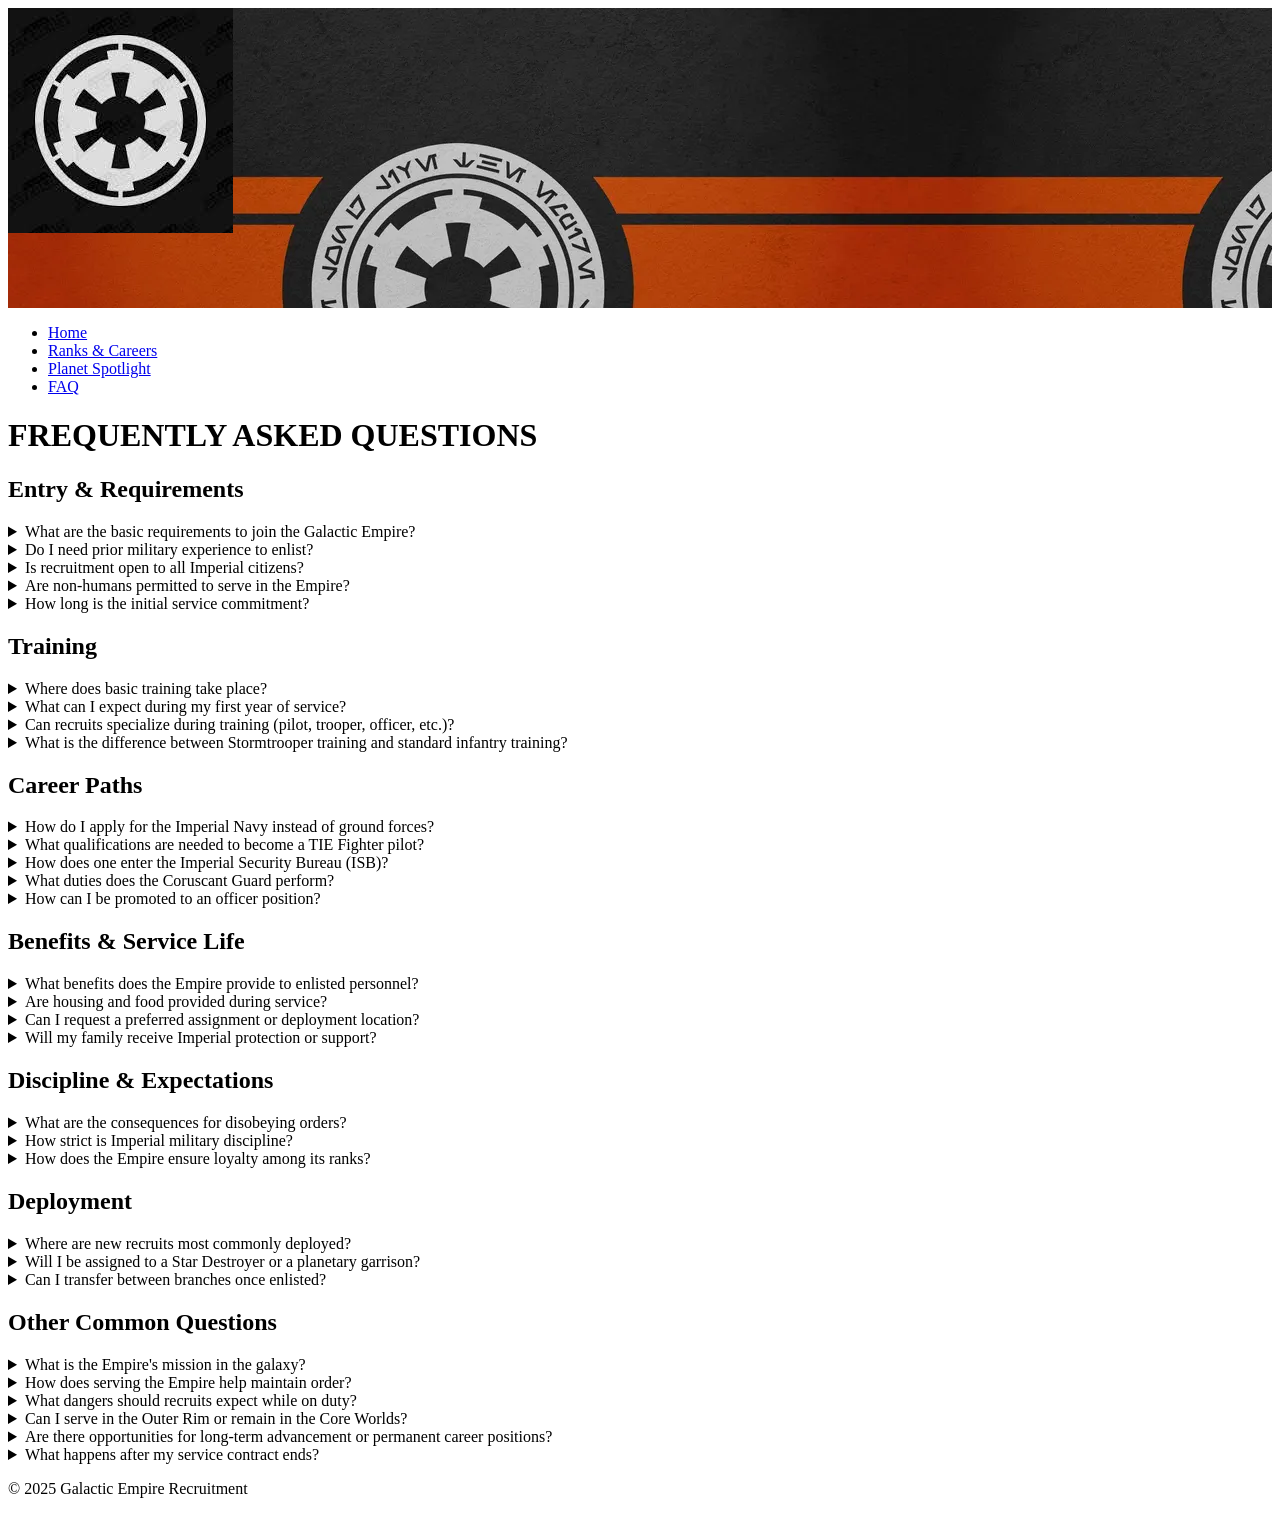
==== faq.html @ b575c951 "added all content for faq" ====
<!DOCTYPE html>
<html lang="en">
  <head>
    <meta charset="UTF-8" />
    <meta name="viewport" content="width=device-width, initial-scale=1.0" />
    <title>Galactic Empire Recruitment</title>
    <link rel="stylesheet" href="styles/styles.css" />
  </head>
  <body>
    <header>
      <div class="header-banner">
        <img class="logo" src="images/logo.jpg" alt="logo" />
      </div>
      <nav>
        <ul>
          <li><a href="index.html">Home</a></li>
          <li><a href="ranks.html">Ranks & Careers</a></li>
          <li><a href="planets.html">Planet Spotlight</a></li>
          <li><a href="faq.html">FAQ</a></li>
        </ul>
      </nav>
    </header>
    <main>
      <div id="hero">
        <h1>FREQUENTLY ASKED QUESTIONS</h1>
      </div>

      <h2>Entry & Requirements</h2>
      <details>
        <summary>
          What are the basic requirements to join the Galactic Empire?
        </summary>
        <p>
          Recruits must be Imperial citizens in good standing, physically fit,
          loyal to the Emperor, and between the ages of 17 and 40. A willingness
          to serve and uphold Imperial order is essential.
        </p>
      </details>
      <details>
        <summary>
          Do I need prior military experience to enlist?
        </summary>
        <p>
          No. The Empire provides all necessary training. Prior military or security experience is valuable but not required.
        </p>
      </details>
      <details>
        <summary>
          Is recruitment open to all Imperial citizens?
        </summary>
        <p>
          Yes. Any loyal citizen may apply, pending background and security checks conducted by Imperial authorities.
        </p>
      </details>
      <details>
        <summary>
          Are non-humans permitted to serve in the Empire?
        </summary>
        <p>
          Service opportunities for non-humans are limited and evaluated on a case-by-case basis. Exceptional skill, loyalty, and physical capability may grant approval.
        </p>
      </details>
      <details>
        <summary>
          How long is the initial service commitment?
        </summary>
        <p>
          The standard enlistment term is four standard years, though certain specialized divisions may require extended contracts.
        </p>
      </details>

      <h2>Training</h2>
      <details>
        <summary>
          Where does basic training take place?
        </summary>
        <p>
          Basic Training takes place on the Empire's capital world of Coruscant in our state-of-the-art training facilities.
        </p>
      </details>
      <details>
        <summary>
          What can I expect during my first year of service?
        </summary>
        <p>
          During your first year, you will undergo physical conditioning, weapons training, discipline instruction, and Imperial doctrine study. You will then be assigned to a regiment fitting your demonstrated strengths.
        </p>
      </details>
      <details>
        <summary>
          Can recruits specialize during training (pilot, trooper, officer, etc.)?
        </summary>
        <p>
          Yes. Based on performance, aptitude testing, and Imperial needs, recruits may enter specialized tracks such as the Navy, Stormtrooper Corps, ISB, or officer programs.
        </p>
      </details>
      <details>
        <summary>
          What is the difference between Stormtrooper training and standard infantry training?
        </summary>
        <p>
          Stormtrooper training is more physically demanding, mentally rigorous, and doctrinally strict. Stormtroopers serve as elite shock troops, while standard infantry perform general military duties across Imperial worlds.
        </p>
      </details>

      <h2>Career Paths</h2>
      <details>
        <summary>
          How do I apply for the Imperial Navy instead of ground forces?
        </summary>
        <p>
          During recruitment, select the Navy as your preferred branch. Applicants undergo additional screening and flight-aptitude evaluation before acceptance.
        </p>
      </details>
      <details>
        <summary>
          What qualifications are needed to become a TIE Fighter pilot?
        </summary>
        <p>
          Candidates must show exceptional reflexes, spatial awareness, loyalty, and composure under pressure. High marks in simulator trials and basic flight assessments are required.
        </p>
      </details>
      <details>
        <summary>
          How does one enter the Imperial Security Bureau (ISB)?
        </summary>
        <p>
          The ISB recruits only top-performing soldiers with exceptional loyalty and intelligence-gathering capability. Candidates must pass extensive psychological evaluations and background reviews.
        </p>
      </details>
      <details>
        <summary>
          What duties does the Coruscant Guard perform?
        </summary>
        <p>
          The Coruscant Guard maintains order on the Imperial capital, protects government facilities, enforces high-security protocols, and supports Senate and Imperial operations.
        </p>
      </details>
      <details>
        <summary>
          How can I be promoted to an officer position?
        </summary>
        <p>
          Promotion is based on merit, discipline, loyalty, and performance in the field. Outstanding recruits may attend an Imperial Officer Academy to receive formal commission training.
        </p>
      </details>

      <h2>Benefits & Service Life</h2>
      <details>
        <summary>
          What benefits does the Empire provide to enlisted personnel?
        </summary>
        <p>
          Recruits receive housing, meals, medical care, education opportunities, travel across Imperial space, and steady pay with performance bonuses.
        </p>
      </details>
      <details>
        <summary>
          Are housing and food provided during service?
        </summary>
        <p>
          Yes. All personnel receive full accommodation and rations appropriate to their assigned branch and deployment.
        </p>
      </details>
      <details>
        <summary>
          Can I request a preferred assignment or deployment location?
        </summary>
        <p>
          You may indicate preferences, but final assignment is based on Imperial needs. The Empire places troops where they are most strategically required.
        </p>
      </details>
      <details>
        <summary>
          Will my family receive Imperial protection or support?
        </summary>
        <p>
          Yes. Dependents of active servicemembers receive protection, relocation assistance, and supplemental rations as needed.
        </p>
      </details>

      <h2>Discipline & Expectations</h2>
      <details>
        <summary>
          What are the consequences for disobeying orders?
        </summary>
        <p>
          Consequences range from disciplinary reprimands to reassignment, confinement, or court-martial, depending on severity.
        </p>
      </details>
      <details>
        <summary>
          How strict is Imperial military discipline?
        </summary>
        <p>
          Extremely strict. All personnel are expected to maintain exemplary conduct, follow orders without hesitation, and uphold Imperial values.
        </p>
      </details>
      <details>
        <summary>
          How does the Empire ensure loyalty among its ranks?
        </summary>
        <p>
          Through thorough background checks, doctrinal training, performance oversight, and the presence of ISB officers embedded within most units.
        </p>
      </details>

      <h2>Deployment</h2>
      <details>
        <summary>
          Where are new recruits most commonly deployed?
        </summary>
        <p>
          Recruits are deployed with their assigned regiment where the Empire needs them. This is primarily on Inner Rim and Mid Rim planets like Denon.
        </p>
      </details>
      <details>
        <summary>
          Will I be assigned to a Star Destroyer or a planetary garrison?
        </summary>
        <p>
          Assignment depends on branch. Imperial Navy recruits serve aboard Star Destroyers. Infantry, Stormtrooper Corps, and Coruscant Guard serve primarily in planetary garrisons. ISB and Imperial Military Police serve in both environments.
        </p>
      </details>
      <details>
        <summary>
          Can I transfer between branches once enlisted?
        </summary>
        <p>
          No. Transfers require completion of your contract. Afterward, you may enlist in another branch, though rank transfer is not guaranteed. Grand Moff approval may grant exceptions.
        </p>
      </details>

      <h2>Other Common Questions</h2>
      <details>
        <summary>
          What is the Empire's mission in the galaxy?
        </summary>
        <p>
          To secure and protect Imperial territories from hostile threats, ensuring peace and prosperity across the Empire.
        </p>
      </details>
      <details>
        <summary>
          How does serving the Empire help maintain order?
        </summary>
        <p>
          Through your service, you help enforce stability, suppress insurgency, protect lawful citizens, and uphold the Emperor's vision of a unified and orderly galaxy.
        </p>
      </details>
      <details>
        <summary>
          What dangers should recruits expect while on duty?
        </summary>
        <p>
          Recruits may encounter hostile insurgents, criminal syndicates, hazardous planetary environments, and combat engagements with Rebel extremists.
        </p>
      </details>
      <details>
        <summary>
          Can I serve in the Outer Rim or remain in the Core Worlds?
        </summary>
        <p>
          Yes. Assignments vary. The Empire maintains posts across the Core, Colonies, Inner Rim, Mid Rim, and Outer Rim regions. Placement depends on branch and operational needs.
        </p>
      </details>
      <details>
        <summary>
          Are there opportunities for long-term advancement or permanent career positions?
        </summary>
        <p>
          Yes. Many soldiers make careers within the Empire, rising to senior NCO, officer, or command positions. Exceptional service opens doors to specialized divisions.
        </p>
      </details>
      <details>
        <summary>
          What happens after my service contract ends?
        </summary>
        <p>
          You may reenlist, pursue a new branch, or retire from service. Veterans receive priority for civilian employment, housing placement, and security roles across the Empire.
        </p>
      </details>

    </main>
    <footer>
      <p>© 2025 Galactic Empire Recruitment</p>
    </footer>
  </body>
</html>
---- styles/styles.css ----
.header-banner {
    background-image: url("../images/header-banner.png");
    width: 100%;
    height: 300px;
}
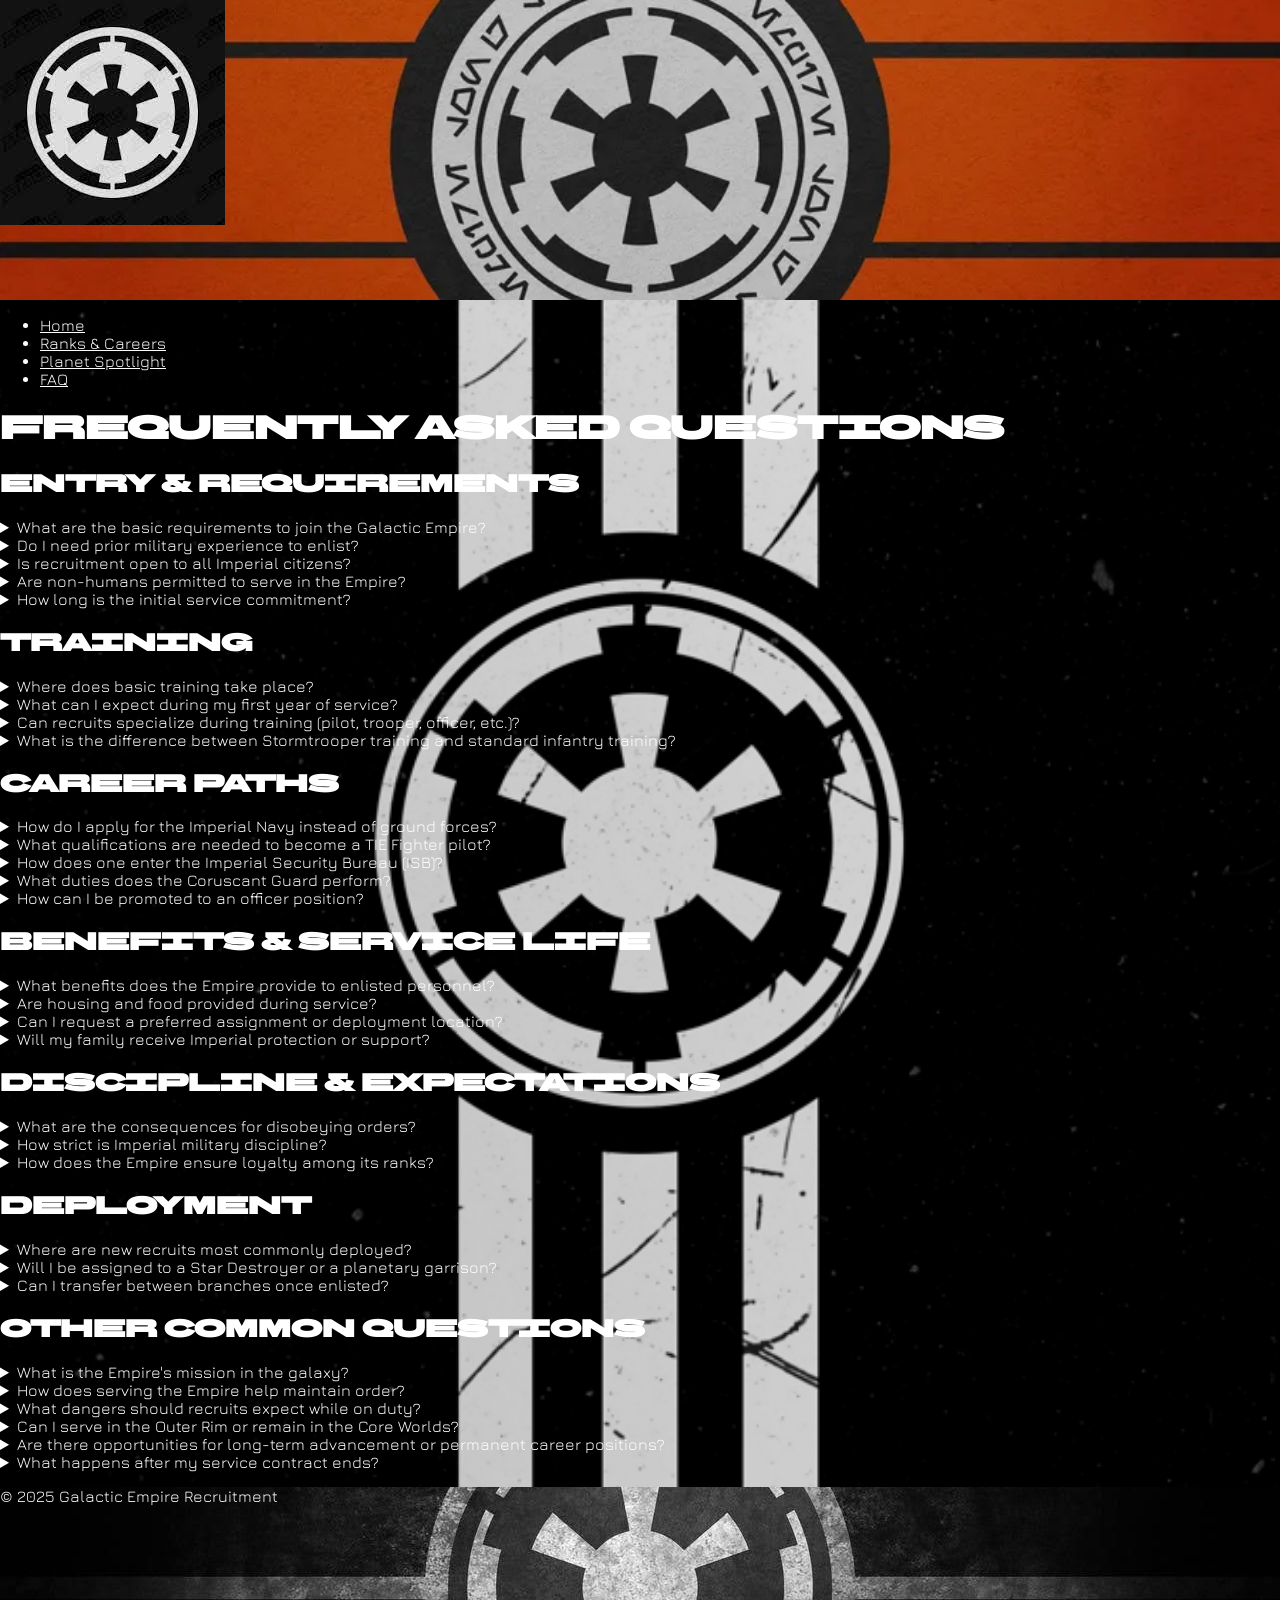
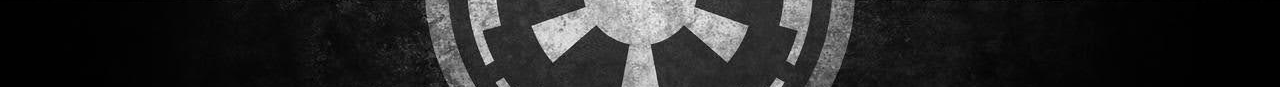
==== commit 41af962b: "changed faq formatting" ====
--- a/faq.html
+++ b/faq.html
@@ -37,69 +37,73 @@
         </p>
       </details>
       <details>
-        <summary>
-          Do I need prior military experience to enlist?
-        </summary>
-        <p>
-          No. The Empire provides all necessary training. Prior military or security experience is valuable but not required.
-        </p>
-      </details>
-      <details>
-        <summary>
-          Is recruitment open to all Imperial citizens?
-        </summary>
-        <p>
-          Yes. Any loyal citizen may apply, pending background and security checks conducted by Imperial authorities.
-        </p>
-      </details>
-      <details>
-        <summary>
-          Are non-humans permitted to serve in the Empire?
-        </summary>
-        <p>
-          Service opportunities for non-humans are limited and evaluated on a case-by-case basis. Exceptional skill, loyalty, and physical capability may grant approval.
-        </p>
-      </details>
-      <details>
-        <summary>
-          How long is the initial service commitment?
-        </summary>
-        <p>
-          The standard enlistment term is four standard years, though certain specialized divisions may require extended contracts.
+        <summary>Do I need prior military experience to enlist?</summary>
+        <p>
+          No. The Empire provides all necessary training. Prior military or
+          security experience is valuable but not required.
+        </p>
+      </details>
+      <details>
+        <summary>Is recruitment open to all Imperial citizens?</summary>
+        <p>
+          Yes. Any loyal citizen may apply, pending background and security
+          checks conducted by Imperial authorities.
+        </p>
+      </details>
+      <details>
+        <summary>Are non-humans permitted to serve in the Empire?</summary>
+        <p>
+          Service opportunities for non-humans are limited and evaluated on a
+          case-by-case basis. Exceptional skill, loyalty, and physical
+          capability may grant approval.
+        </p>
+      </details>
+      <details>
+        <summary>How long is the initial service commitment?</summary>
+        <p>
+          The standard enlistment term is four standard years, though certain
+          specialized divisions may require extended contracts.
         </p>
       </details>
 
       <h2>Training</h2>
       <details>
-        <summary>
-          Where does basic training take place?
-        </summary>
-        <p>
-          Basic Training takes place on the Empire's capital world of Coruscant in our state-of-the-art training facilities.
-        </p>
-      </details>
-      <details>
-        <summary>
-          What can I expect during my first year of service?
-        </summary>
-        <p>
-          During your first year, you will undergo physical conditioning, weapons training, discipline instruction, and Imperial doctrine study. You will then be assigned to a regiment fitting your demonstrated strengths.
-        </p>
-      </details>
-      <details>
-        <summary>
-          Can recruits specialize during training (pilot, trooper, officer, etc.)?
-        </summary>
-        <p>
-          Yes. Based on performance, aptitude testing, and Imperial needs, recruits may enter specialized tracks such as the Navy, Stormtrooper Corps, ISB, or officer programs.
-        </p>
-      </details>
-      <details>
-        <summary>
-          What is the difference between Stormtrooper training and standard infantry training?
-        </summary>
-        <p>
-          Stormtrooper training is more physically demanding, mentally rigorous, and doctrinally strict. Stormtroopers serve as elite shock troops, while standard infantry perform general military duties across Imperial worlds.
+        <summary>Where does basic training take place?</summary>
+        <p>
+          Basic Training takes place on the Empire's capital world of Coruscant
+          in our state-of-the-art training facilities.
+        </p>
+      </details>
+      <details>
+        <summary>What can I expect during my first year of service?</summary>
+        <p>
+          During your first year, you will undergo physical conditioning,
+          weapons training, discipline instruction, and Imperial doctrine study.
+          You will then be assigned to a regiment fitting your demonstrated
+          strengths.
+        </p>
+      </details>
+      <details>
+        <summary>
+          Can recruits specialize during training (pilot, trooper, officer,
+          etc.)?
+        </summary>
+        <p>
+          Yes. Based on performance, aptitude testing, and Imperial needs,
+          recruits may enter specialized tracks such as the Navy, Stormtrooper
+          Corps, ISB, or officer programs.
+        </p>
+      </details>
+      <details>
+        <summary>
+          What is the difference between Stormtrooper training and standard
+          infantry training?
+        </summary>
+        <p>
+          Stormtrooper training is more physically demanding, mentally rigorous,
+          and doctrinally strict. Stormtroopers serve as elite shock troops,
+          while standard infantry perform general military duties across
+          Imperial worlds.
         </p>
       </details>
 
@@ -109,7 +113,9 @@
           How do I apply for the Imperial Navy instead of ground forces?
         </summary>
         <p>
-          During recruitment, select the Navy as your preferred branch. Applicants undergo additional screening and flight-aptitude evaluation before acceptance.
+          During recruitment, select the Navy as your preferred branch.
+          Applicants undergo additional screening and flight-aptitude evaluation
+          before acceptance.
         </p>
       </details>
       <details>
@@ -117,7 +123,9 @@
           What qualifications are needed to become a TIE Fighter pilot?
         </summary>
         <p>
-          Candidates must show exceptional reflexes, spatial awareness, loyalty, and composure under pressure. High marks in simulator trials and basic flight assessments are required.
+          Candidates must show exceptional reflexes, spatial awareness, loyalty,
+          and composure under pressure. High marks in simulator trials and basic
+          flight assessments are required.
         </p>
       </details>
       <details>
@@ -125,23 +133,25 @@
           How does one enter the Imperial Security Bureau (ISB)?
         </summary>
         <p>
-          The ISB recruits only top-performing soldiers with exceptional loyalty and intelligence-gathering capability. Candidates must pass extensive psychological evaluations and background reviews.
-        </p>
-      </details>
-      <details>
-        <summary>
-          What duties does the Coruscant Guard perform?
-        </summary>
-        <p>
-          The Coruscant Guard maintains order on the Imperial capital, protects government facilities, enforces high-security protocols, and supports Senate and Imperial operations.
-        </p>
-      </details>
-      <details>
-        <summary>
-          How can I be promoted to an officer position?
-        </summary>
-        <p>
-          Promotion is based on merit, discipline, loyalty, and performance in the field. Outstanding recruits may attend an Imperial Officer Academy to receive formal commission training.
+          The ISB recruits only top-performing soldiers with exceptional loyalty
+          and intelligence-gathering capability. Candidates must pass extensive
+          psychological evaluations and background reviews.
+        </p>
+      </details>
+      <details>
+        <summary>What duties does the Coruscant Guard perform?</summary>
+        <p>
+          The Coruscant Guard maintains order on the Imperial capital, protects
+          government facilities, enforces high-security protocols, and supports
+          Senate and Imperial operations.
+        </p>
+      </details>
+      <details>
+        <summary>How can I be promoted to an officer position?</summary>
+        <p>
+          Promotion is based on merit, discipline, loyalty, and performance in
+          the field. Outstanding recruits may attend an Imperial Officer Academy
+          to receive formal commission training.
         </p>
       </details>
 
@@ -151,15 +161,16 @@
           What benefits does the Empire provide to enlisted personnel?
         </summary>
         <p>
-          Recruits receive housing, meals, medical care, education opportunities, travel across Imperial space, and steady pay with performance bonuses.
-        </p>
-      </details>
-      <details>
-        <summary>
-          Are housing and food provided during service?
-        </summary>
-        <p>
-          Yes. All personnel receive full accommodation and rations appropriate to their assigned branch and deployment.
+          Recruits receive housing, meals, medical care, education
+          opportunities, travel across Imperial space, and steady pay with
+          performance bonuses.
+        </p>
+      </details>
+      <details>
+        <summary>Are housing and food provided during service?</summary>
+        <p>
+          Yes. All personnel receive full accommodation and rations appropriate
+          to their assigned branch and deployment.
         </p>
       </details>
       <details>
@@ -167,7 +178,9 @@
           Can I request a preferred assignment or deployment location?
         </summary>
         <p>
-          You may indicate preferences, but final assignment is based on Imperial needs. The Empire places troops where they are most strategically required.
+          You may indicate preferences, but final assignment is based on
+          Imperial needs. The Empire places troops where they are most
+          strategically required.
         </p>
       </details>
       <details>
@@ -175,43 +188,42 @@
           Will my family receive Imperial protection or support?
         </summary>
         <p>
-          Yes. Dependents of active servicemembers receive protection, relocation assistance, and supplemental rations as needed.
+          Yes. Dependents of active servicemembers receive protection,
+          relocation assistance, and supplemental rations as needed.
         </p>
       </details>
 
       <h2>Discipline & Expectations</h2>
       <details>
-        <summary>
-          What are the consequences for disobeying orders?
-        </summary>
-        <p>
-          Consequences range from disciplinary reprimands to reassignment, confinement, or court-martial, depending on severity.
-        </p>
-      </details>
-      <details>
-        <summary>
-          How strict is Imperial military discipline?
-        </summary>
-        <p>
-          Extremely strict. All personnel are expected to maintain exemplary conduct, follow orders without hesitation, and uphold Imperial values.
-        </p>
-      </details>
-      <details>
-        <summary>
-          How does the Empire ensure loyalty among its ranks?
-        </summary>
-        <p>
-          Through thorough background checks, doctrinal training, performance oversight, and the presence of ISB officers embedded within most units.
+        <summary>What are the consequences for disobeying orders?</summary>
+        <p>
+          Consequences range from disciplinary reprimands to reassignment,
+          confinement, or court-martial, depending on severity.
+        </p>
+      </details>
+      <details>
+        <summary>How strict is Imperial military discipline?</summary>
+        <p>
+          Extremely strict. All personnel are expected to maintain exemplary
+          conduct, follow orders without hesitation, and uphold Imperial values.
+        </p>
+      </details>
+      <details>
+        <summary>How does the Empire ensure loyalty among its ranks?</summary>
+        <p>
+          Through thorough background checks, doctrinal training, performance
+          oversight, and the presence of ISB officers embedded within most
+          units.
         </p>
       </details>
 
       <h2>Deployment</h2>
       <details>
-        <summary>
-          Where are new recruits most commonly deployed?
-        </summary>
-        <p>
-          Recruits are deployed with their assigned regiment where the Empire needs them. This is primarily on Inner Rim and Mid Rim planets like Denon.
+        <summary>Where are new recruits most commonly deployed?</summary>
+        <p>
+          Recruits are deployed with their assigned regiment where the Empire
+          needs them. This is primarily on Inner Rim and Mid Rim planets like
+          Denon.
         </p>
       </details>
       <details>
@@ -219,41 +231,43 @@
           Will I be assigned to a Star Destroyer or a planetary garrison?
         </summary>
         <p>
-          Assignment depends on branch. Imperial Navy recruits serve aboard Star Destroyers. Infantry, Stormtrooper Corps, and Coruscant Guard serve primarily in planetary garrisons. ISB and Imperial Military Police serve in both environments.
-        </p>
-      </details>
-      <details>
-        <summary>
-          Can I transfer between branches once enlisted?
-        </summary>
-        <p>
-          No. Transfers require completion of your contract. Afterward, you may enlist in another branch, though rank transfer is not guaranteed. Grand Moff approval may grant exceptions.
+          Assignment depends on branch. Imperial Navy recruits serve aboard Star
+          Destroyers. Infantry, Stormtrooper Corps, and Coruscant Guard serve
+          primarily in planetary garrisons. ISB and Imperial Military Police
+          serve in both environments.
+        </p>
+      </details>
+      <details>
+        <summary>Can I transfer between branches once enlisted?</summary>
+        <p>
+          No. Transfers require completion of your contract. Afterward, you may
+          enlist in another branch, though rank transfer is not guaranteed.
+          Grand Moff approval may grant exceptions.
         </p>
       </details>
 
       <h2>Other Common Questions</h2>
       <details>
-        <summary>
-          What is the Empire's mission in the galaxy?
-        </summary>
-        <p>
-          To secure and protect Imperial territories from hostile threats, ensuring peace and prosperity across the Empire.
-        </p>
-      </details>
-      <details>
-        <summary>
-          How does serving the Empire help maintain order?
-        </summary>
-        <p>
-          Through your service, you help enforce stability, suppress insurgency, protect lawful citizens, and uphold the Emperor's vision of a unified and orderly galaxy.
-        </p>
-      </details>
-      <details>
-        <summary>
-          What dangers should recruits expect while on duty?
-        </summary>
-        <p>
-          Recruits may encounter hostile insurgents, criminal syndicates, hazardous planetary environments, and combat engagements with Rebel extremists.
+        <summary>What is the Empire's mission in the galaxy?</summary>
+        <p>
+          To secure and protect Imperial territories from hostile threats,
+          ensuring peace and prosperity across the Empire.
+        </p>
+      </details>
+      <details>
+        <summary>How does serving the Empire help maintain order?</summary>
+        <p>
+          Through your service, you help enforce stability, suppress insurgency,
+          protect lawful citizens, and uphold the Emperor's vision of a unified
+          and orderly galaxy.
+        </p>
+      </details>
+      <details>
+        <summary>What dangers should recruits expect while on duty?</summary>
+        <p>
+          Recruits may encounter hostile insurgents, criminal syndicates,
+          hazardous planetary environments, and combat engagements with Rebel
+          extremists.
         </p>
       </details>
       <details>
@@ -261,26 +275,30 @@
           Can I serve in the Outer Rim or remain in the Core Worlds?
         </summary>
         <p>
-          Yes. Assignments vary. The Empire maintains posts across the Core, Colonies, Inner Rim, Mid Rim, and Outer Rim regions. Placement depends on branch and operational needs.
-        </p>
-      </details>
-      <details>
-        <summary>
-          Are there opportunities for long-term advancement or permanent career positions?
-        </summary>
-        <p>
-          Yes. Many soldiers make careers within the Empire, rising to senior NCO, officer, or command positions. Exceptional service opens doors to specialized divisions.
-        </p>
-      </details>
-      <details>
-        <summary>
-          What happens after my service contract ends?
-        </summary>
-        <p>
-          You may reenlist, pursue a new branch, or retire from service. Veterans receive priority for civilian employment, housing placement, and security roles across the Empire.
-        </p>
-      </details>
-
+          Yes. Assignments vary. The Empire maintains posts across the Core,
+          Colonies, Inner Rim, Mid Rim, and Outer Rim regions. Placement depends
+          on branch and operational needs.
+        </p>
+      </details>
+      <details>
+        <summary>
+          Are there opportunities for long-term advancement or permanent career
+          positions?
+        </summary>
+        <p>
+          Yes. Many soldiers make careers within the Empire, rising to senior
+          NCO, officer, or command positions. Exceptional service opens doors to
+          specialized divisions.
+        </p>
+      </details>
+      <details>
+        <summary>What happens after my service contract ends?</summary>
+        <p>
+          You may reenlist, pursue a new branch, or retire from service.
+          Veterans receive priority for civilian employment, housing placement,
+          and security roles across the Empire.
+        </p>
+      </details>
     </main>
     <footer>
       <p>© 2025 Galactic Empire Recruitment</p>
--- a/styles/styles.css
+++ b/styles/styles.css
@@ -1,5 +1,34 @@
+@import url('https://fonts.googleapis.com/css2?family=BBH+Sans+Bartle&family=Jura:wght@300..700&display=swap');
+
+* {
+    font-family: 'Jura', sans-serif;
+    color: #ffffff;
+}
+
+h1, h2, h3, h4, h5, h6 {
+    font-family: 'BBH Sans Bartle', sans-serif;
+    color: #ffffff;
+}
+
+body {
+    margin: 0;
+    background-image: url("../images/background.png");
+    background-size: cover;
+    background-position-x: center;
+}
+
 .header-banner {
     background-image: url("../images/header-banner.png");
     width: 100%;
     height: 300px;
+    background-size: cover;
+    background-position-y: center;
+}
+
+footer {
+    background-image: url("../images/footer-banner.jpg");
+    width: 100%;
+    height: 200px;
+    background-size: cover;
+    background-position-y: center;
 }
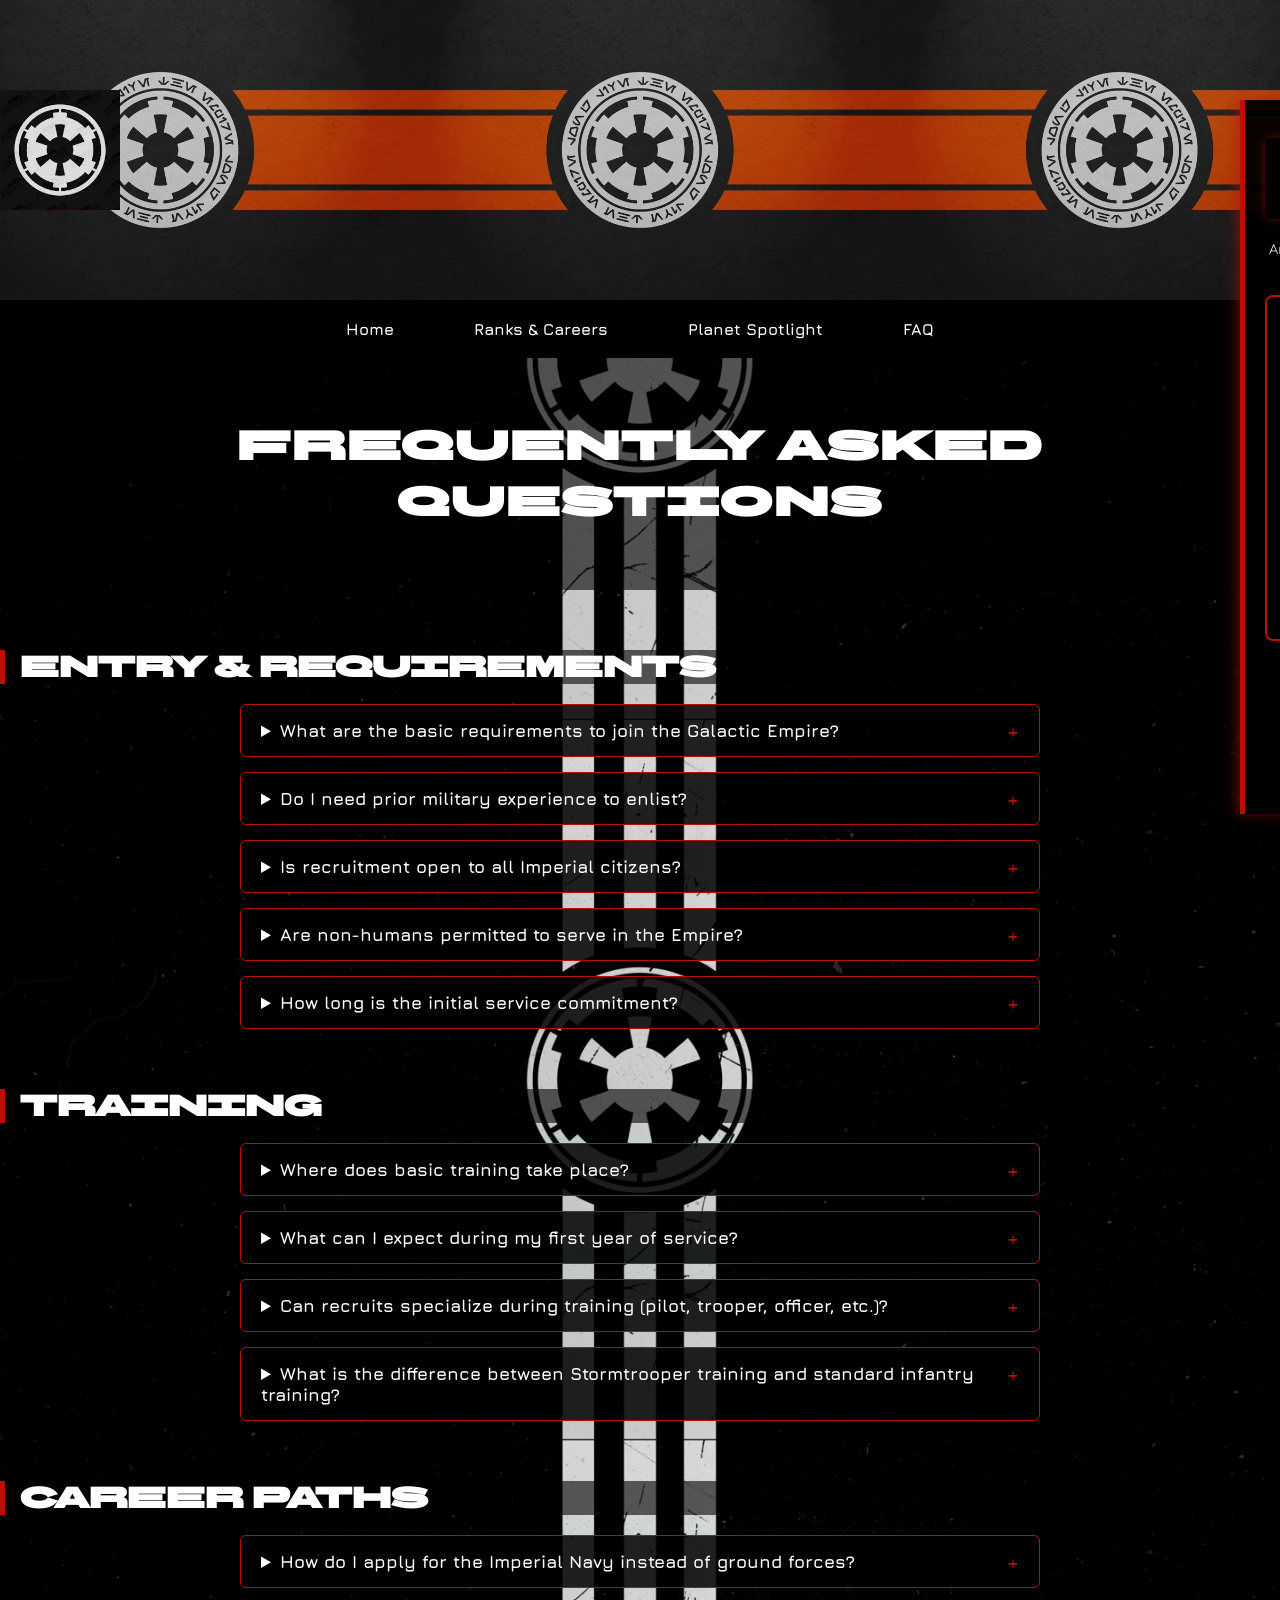
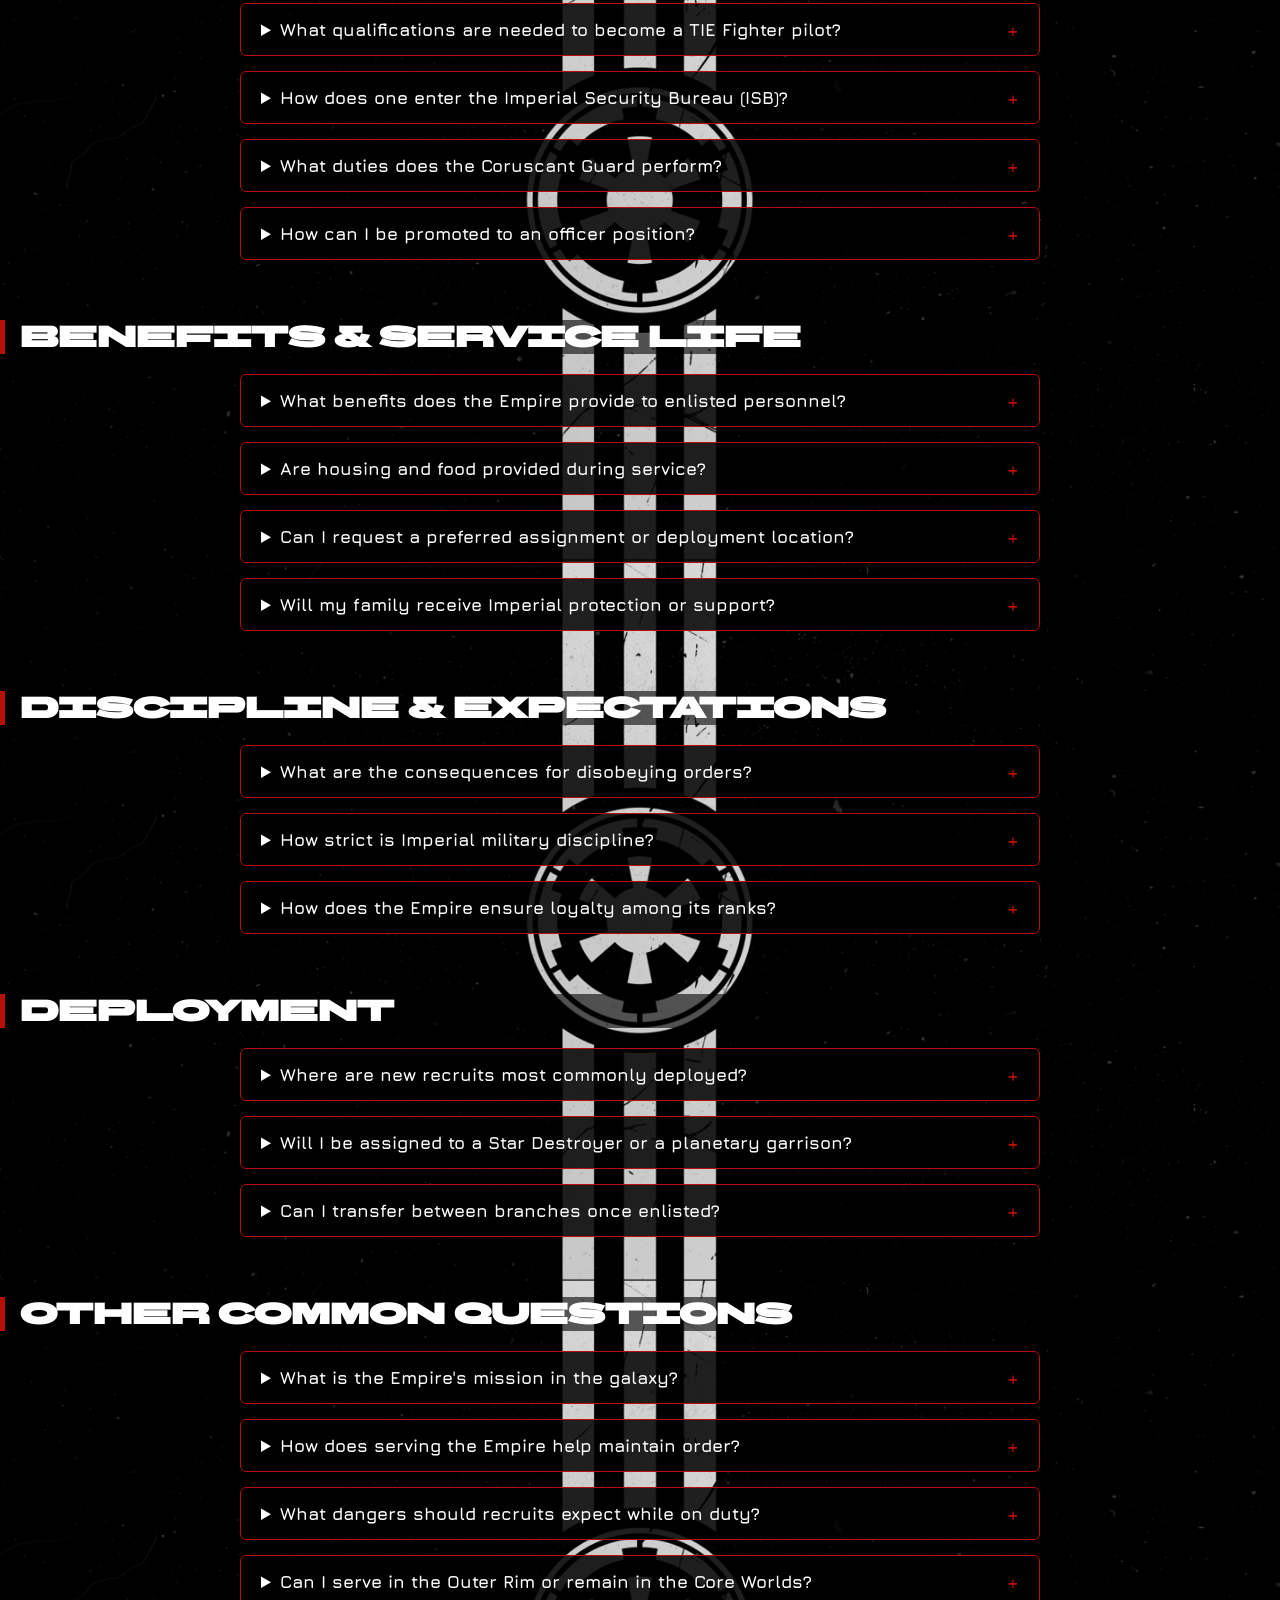
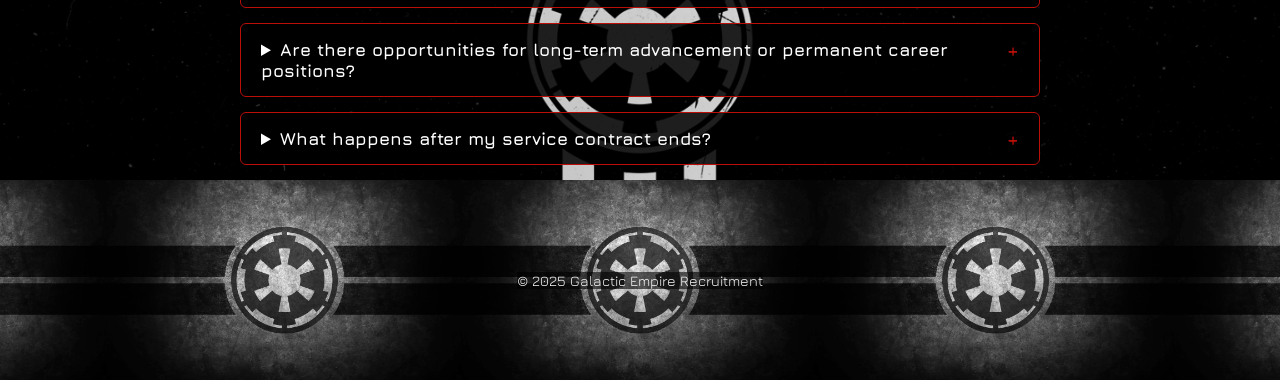
==== commit 8c29da59: "added side hover ads" ====
--- a/faq.html
+++ b/faq.html
@@ -7,6 +7,7 @@
     <link rel="stylesheet" href="styles/styles.css" />
   </head>
   <body>
+    <!-- Header -->
     <header>
       <div class="header-banner">
         <img class="logo" src="images/logo.jpg" alt="logo" />
@@ -20,6 +21,7 @@
         </ul>
       </nav>
     </header>
+    <!-- Main Content -->
     <main>
       <div id="hero">
         <h1>FREQUENTLY ASKED QUESTIONS</h1>
@@ -299,7 +301,37 @@
           and security roles across the Empire.
         </p>
       </details>
+      <!-- Wanted Ad -->
+      <div class="wanted-ad-container">
+        <div class="wanted-ad">
+          <button
+            class="close-btn"
+            onclick="document.querySelector('.wanted-ad-container').style.display='none'"
+          >
+            &times;
+          </button>
+          <br />
+          <div class="wanted-header">
+            <img class="logo" src="images/logo.jpg" alt="logo" />
+            <h2>EMPIRE'S MOST WANTED</h2>
+          </div>
+          <p>Any information leading to capture will be rewarded.</p>
+          <div class="wanted-suspect">
+            <img
+              class="wanted-image"
+              src="images/maul.png"
+              alt="Maul"
+            />
+            <h3>Maul</h3>
+          </div>
+          <p>Criminal Charges: Syndicate Leader</p>
+          <p>Affiliated With: Crimson Dawn</p>
+          <p>Last Seen: Mandalor</p>
+          <button class="report-btn">REPORT LEAD</button>
+        </div>
+      </div>
     </main>
+    <!-- Footer -->
     <footer>
       <p>© 2025 Galactic Empire Recruitment</p>
     </footer>
--- a/styles/styles.css
+++ b/styles/styles.css
@@ -1,34 +1,374 @@
-@import url('https://fonts.googleapis.com/css2?family=BBH+Sans+Bartle&family=Jura:wght@300..700&display=swap');
+@import url("https://fonts.googleapis.com/css2?family=BBH+Sans+Bartle&family=Jura:wght@300..700&display=swap");
+
+/* Colors:
+Primary: #000000 (black)
+Secondary: #ffffff (white)
+Accent 1: #b80f08 (red)
+Accent 2: #0000ff (blue)
+*/
 
 * {
-    font-family: 'Jura', sans-serif;
-    color: #ffffff;
-}
-
-h1, h2, h3, h4, h5, h6 {
-    font-family: 'BBH Sans Bartle', sans-serif;
-    color: #ffffff;
+  margin: 0;
+  padding: 0;
+  box-sizing: border-box;
+  font-family: "Jura", sans-serif;
+  color: #ffffff;
 }
 
 body {
-    margin: 0;
-    background-image: url("../images/background.png");
-    background-size: cover;
-    background-position-x: center;
+  background-image: url("../images/background.png");
+  background-size: 100% auto;
+  background-position: top center;
+  background-repeat: repeat-y;
+}
+
+/* Typography */
+h1,
+h2,
+h3,
+h4,
+h5,
+h6 {
+  font-family: "BBH Sans Bartle", sans-serif;
+  color: #ffffff;
+}
+
+/* Header */
+header {
+  position: relative;
 }
 
 .header-banner {
-    background-image: url("../images/header-banner.png");
-    width: 100%;
-    height: 300px;
-    background-size: cover;
-    background-position-y: center;
-}
-
+  background-image: url("../images/header-banner.png");
+  background-size: auto 100%;
+  background-position: center;
+  background-repeat: repeat-x;
+  height: 300px;
+  display: flex;
+  align-items: center;
+  justify-content: left;
+}
+
+.logo {
+  height: 120px;
+}
+
+/* Navigation */
+nav {
+  background-color: black;
+  padding: 10px 0;
+  text-align: center;
+}
+
+nav ul {
+  list-style: none;
+  display: flex;
+  justify-content: center;
+  gap: 40px;
+}
+
+nav a {
+  position: relative;
+  text-decoration: none;
+  color: #ffffff;
+  font-weight: bold;
+  padding: 10px 20px;
+  display: inline-block;
+  z-index: 1;
+  transition: color 0.3s ease;
+}
+
+nav a::before {
+  content: "";
+  position: absolute;
+  /* center the decorative GIF over the link text */
+  top: 50%;
+  left: 50%;
+  transform: translate(-50%, -50%);
+  /* use a CSS variable for easy sizing (relative to font-size) */
+  --nav-deco-size: 2.6em;
+  width: var(--nav-deco-size);
+  height: var(--nav-deco-size);
+  background-image: url("../images/nav-deco.gif");
+  background-size: contain;
+  background-position: center;
+  background-repeat: no-repeat;
+  opacity: 0;
+  z-index: -1;
+  transition: opacity 0.25s ease, transform 0.25s ease;
+}
+
+nav a:hover::before {
+  opacity: 1;
+  /* slightly scale up the GIF for a subtle pop */
+  transform: translate(-50%, -50%) scale(1.05);
+}
+
+nav a:hover {
+  text-shadow: 0 0 8px #b80f08, 0 0 12px #b80f08;
+}
+
+/* Hero Banner */
+#hero {
+  text-align: center;
+  padding: 60px 20px;
+  background-color: rgba(0, 0, 0, 0.6);
+}
+
+#hero h1 {
+  font-size: 3rem;
+  line-height: 1.4;
+}
+
+/* Mission Statement */
+#mission-statement {
+  max-width: 800px;
+  margin: 40px auto;
+  padding: 20px;
+  background-color: rgba(0, 0, 0, 0.8);
+  border-left: 5px solid #b80f08;
+}
+
+/* Feature Panels */
+#feature-panels {
+  display: flex;
+  justify-content: space-around;
+  flex-wrap: wrap;
+  padding: 40px 20px;
+  gap: 30px;
+}
+
+.feature-panel {
+  background-color: rgba(0, 0, 0, 0.9);
+  padding: 20px;
+  width: 300px;
+  border-radius: 8px;
+  text-align: center;
+  box-shadow: 0 0 10px rgba(184, 15, 8, 0.4);
+}
+
+.feature-panel img {
+  width: 100%;
+  height: auto;
+  border-radius: 6px;
+  margin-bottom: 15px;
+}
+
+.feature-panel h3 {
+  margin-bottom: 5px;
+  font-size: 1.5rem;
+}
+
+.subtitle {
+  font-style: italic;
+  color: #0000ff;
+  margin-bottom: 10px;
+}
+
+/* FAQ Hero Banner */
+#hero {
+  text-align: center;
+  padding: 60px 20px;
+  background-color: rgba(0, 0, 0, 0.6);
+}
+
+#hero h1 {
+  font-size: 2.5rem;
+  font-family: 'BBH Sans Bartle', sans-serif;
+  text-transform: uppercase;
+  letter-spacing: 2px;
+}
+
+/* FAQ Section Headings */
+main h2 {
+  margin-top: 60px;
+  margin-bottom: 20px;
+  font-size: 1.8rem;
+  border-left: 5px solid #b80f08;
+  padding-left: 15px;
+  background-color: rgba(0, 0, 0, 0.6);
+}
+
+/* FAQ Expandable Panels */
+details {
+  background-color: rgba(0, 0, 0, 0.85);
+  border: 1px solid #b80f08;
+  border-radius: 6px;
+  margin: 15px auto;
+  padding: 15px 20px;
+  max-width: 800px;
+  transition: background-color 0.3s ease;
+}
+
+details:hover {
+  background-color: rgba(0, 0, 0, 0.95);
+}
+
+summary {
+  font-weight: bold;
+  font-size: 1.1rem;
+  cursor: pointer;
+  position: relative;
+  padding-right: 25px;
+}
+
+summary::after {
+  content: "+";
+  position: absolute;
+  right: 0;
+  top: 0;
+  font-size: 1.2rem;
+  color: #b80f08;
+  transition: transform 0.3s ease;
+}
+
+details[open] summary::after {
+  content: "−";
+  transform: rotate(180deg);
+}
+
+details p {
+  margin-top: 10px;
+  line-height: 1.6;
+  font-size: 1rem;
+}
+
+/* Footer */
 footer {
-    background-image: url("../images/footer-banner.jpg");
-    width: 100%;
-    height: 200px;
-    background-size: cover;
-    background-position-y: center;
-}+  background-image: url("../images/footer-banner.jpg");
+  background-size: auto 100%;
+  background-position: center;
+  background-repeat: repeat-x;
+  height: 200px;
+  display: flex;
+  align-items: center;
+  justify-content: center;
+  font-size: 0.9rem;
+}
+
+footer p {
+    background-color: rgba(0, 0, 0, 0.6);
+}
+
+/* Wanted Ad Container */
+.wanted-ad-container {
+  position: fixed;
+  top: 100px;
+  right: 0;
+  z-index: 1000;
+  transform: translateX(260px); /* Start mostly offscreen (adjust based on width) */
+  transition: transform 0.4s ease;
+}
+
+.wanted-ad-container:hover {
+  transform: translateX(0); /* Slide fully onscreen on hover */
+}
+
+/* Wanted Ad Panel */
+.wanted-ad {
+  width: 300px;
+  background-color: rgba(0, 0, 0, 0.95);
+  border-left: 5px solid #b80f08;
+  padding: 20px;
+  box-shadow: -4px 0 12px rgba(184, 15, 8, 0.5);
+  font-size: 0.95rem;
+  position: relative;
+}
+
+/* Close Button */
+.close-btn {
+  position: absolute;
+  top: 10px;
+  right: 10px;
+  background-color: rgba(0, 0, 0, 0.6);
+  border: none;
+  font-size: 1.5rem;
+  color: #b80f08;
+  cursor: pointer;
+}
+
+.wanted-ad p {
+  margin: 5px 0;
+  text-align: center;
+}
+
+/* Wanted Suspect Block */
+.wanted-suspect {
+  display: flex;
+  flex-direction: column;
+  align-items: center;
+  margin: 20px auto;
+  padding: 15px;
+  background-color: rgba(0, 0, 0, 0.9);
+  border: 2px solid #b80f08;
+  border-radius: 8px;
+  max-width: 260px;
+}
+
+/* Suspect Image */
+.wanted-suspect .wanted-image {
+  width: 100%;
+  height: auto;
+  border-radius: 6px;
+  margin-bottom: 12px;
+  border: 2px solid #0000ff;
+}
+
+/* Suspect Name */
+.wanted-suspect h3 {
+  font-size: 1.3rem;
+  font-family: 'BBH Sans Bartle', sans-serif;
+  text-align: center;
+  margin: 0;
+  color: #ffffff;
+  text-transform: uppercase;
+  letter-spacing: 1px;
+}
+
+.wanted-header {
+  display: flex;
+  align-items: center;
+  gap: 16px;
+  margin-bottom: 20px;
+  background-color: rgba(0, 0, 0, 0.8);
+  padding: 12px 16px;
+  border-radius: 6px;
+  box-shadow: 0 0 10px rgba(184, 15, 8, 0.5);
+}
+
+.wanted-header .logo {
+  height: 50px;
+  width: auto;
+  flex-shrink: 0;
+  border-radius: 50%;
+}
+
+.wanted-header h2 {
+  font-size: 1rem;
+  margin: 0;
+  padding: 0;
+  border: none;
+  background: none;
+  text-transform: uppercase;
+  color: #ffffff;
+  letter-spacing: 1px;
+}
+
+
+/* Report Button */
+.report-btn {
+  display: block;
+  margin: 15px auto 0;
+  padding: 10px 20px;
+  background-color: #b80f08;
+  border: none;
+  border-radius: 4px;
+  font-weight: bold;
+  color: #fff;
+  cursor: pointer;
+  transition: background-color 0.3s ease;
+}
+
+.report-btn:hover {
+  background-color: #0000ff;
+}
